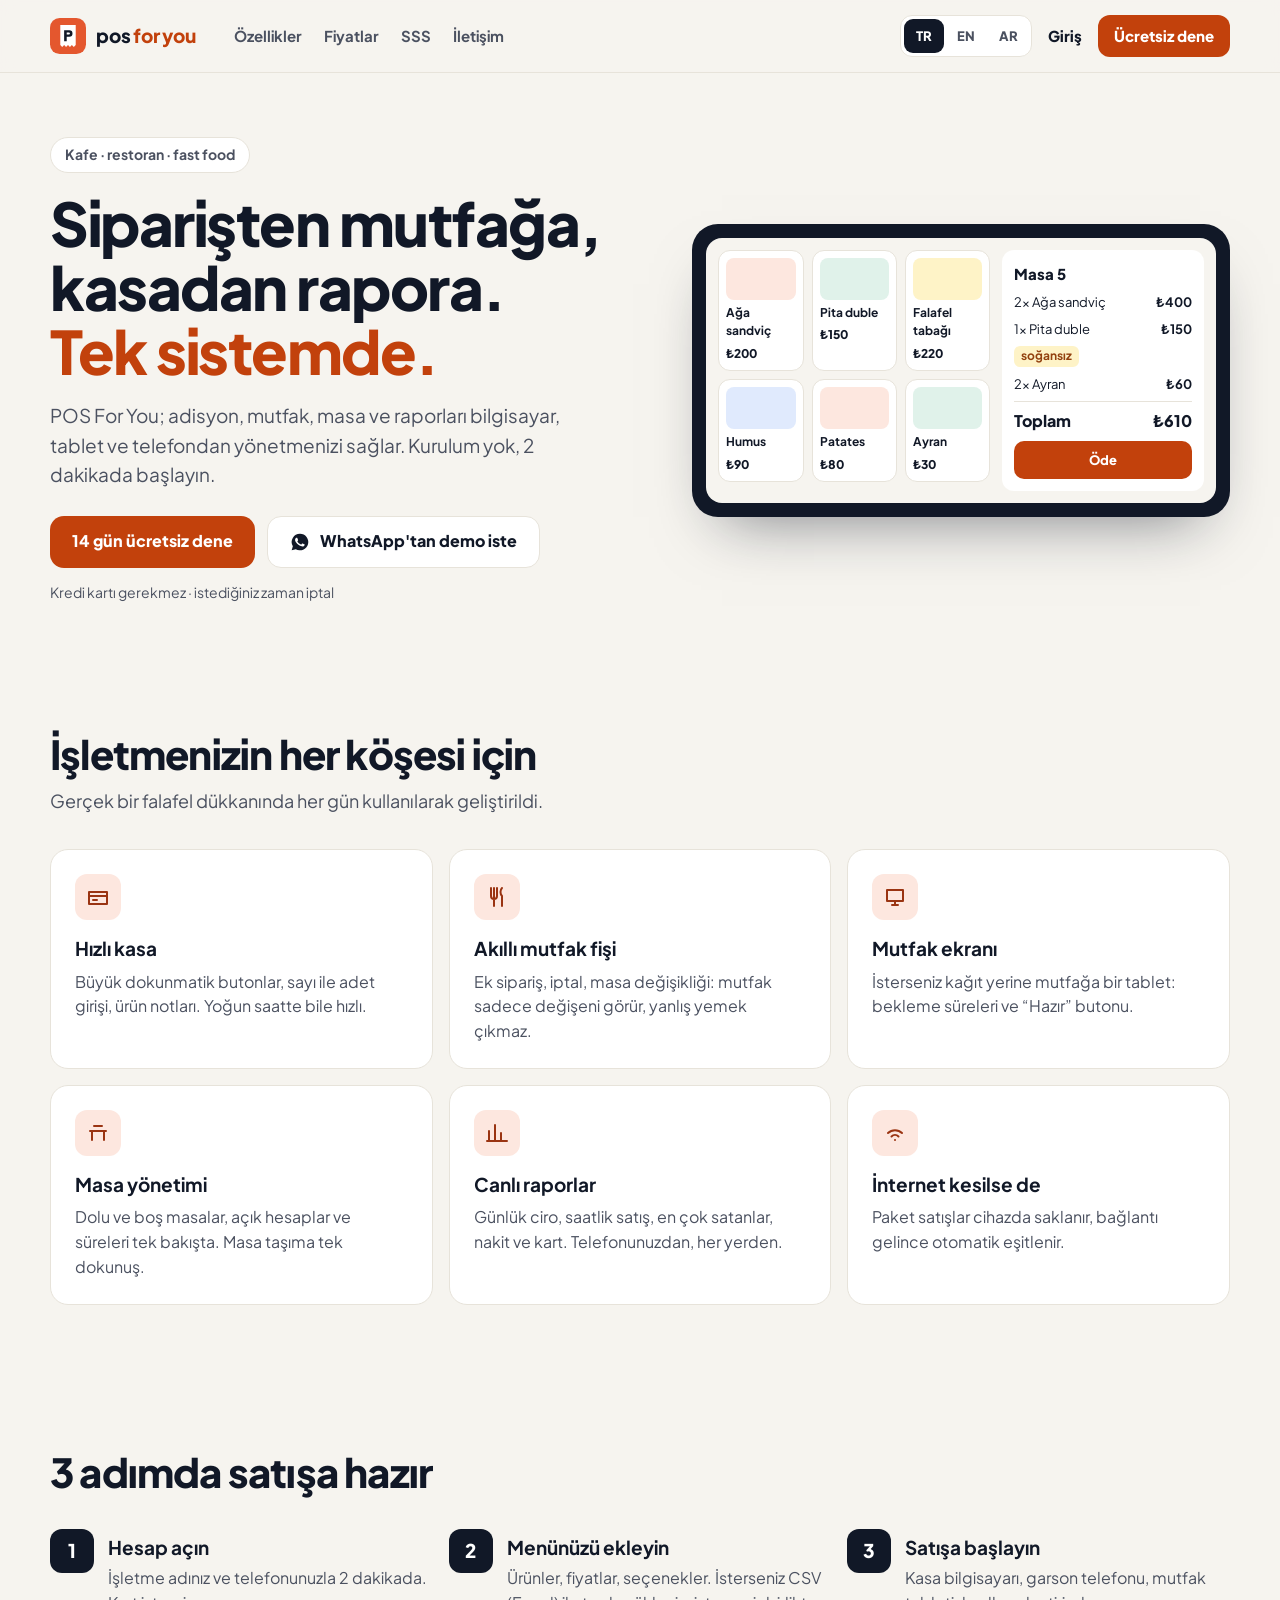
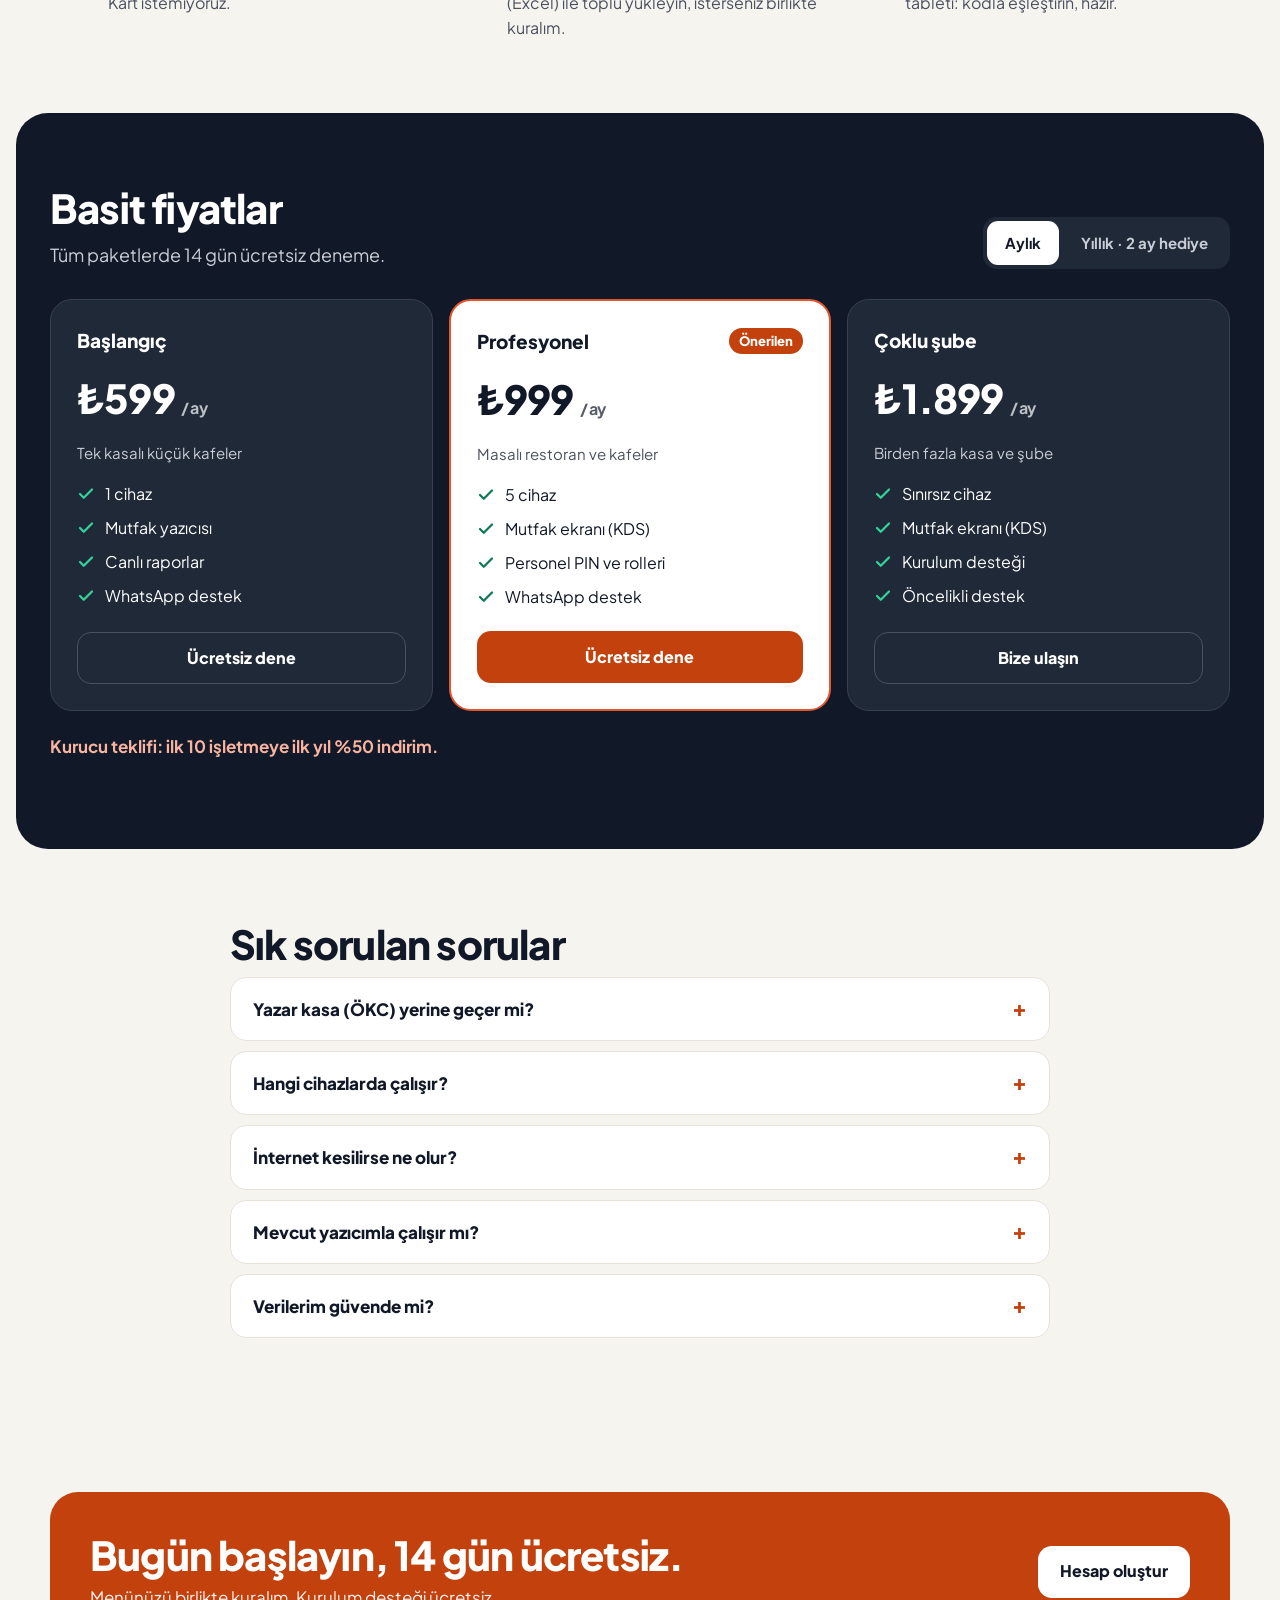
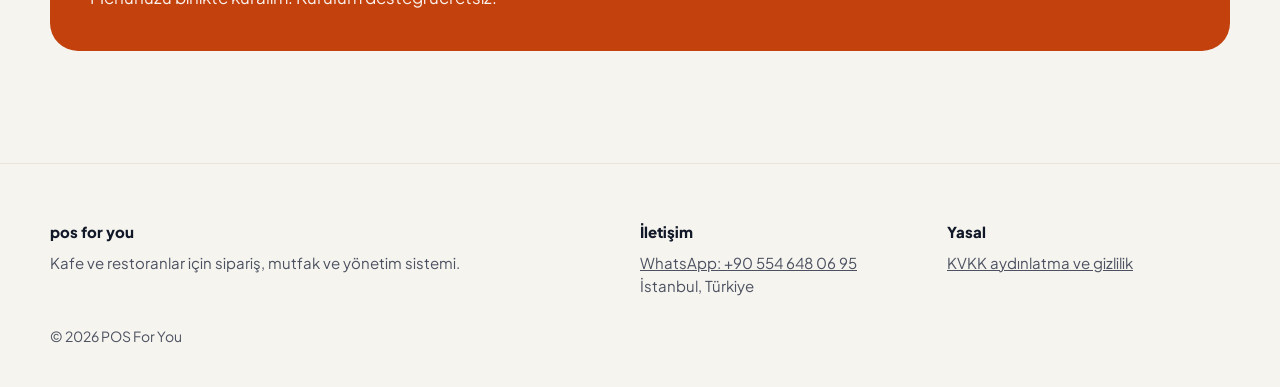
==== index.html @ 90497560 "POS For You website (TR / EN / AR)" ====
<!doctype html>
<html lang="tr" dir="ltr">
<head>
<meta charset="utf-8">
<meta name="viewport" content="width=device-width, initial-scale=1">
<title>POS For You · Kafe ve restoranlar için kasa, mutfak ve rapor sistemi</title>
<meta name="description" content="Adisyon, mutfak fişi, masa ve canlı raporlar tek sistemde. Bilgisayar, tablet ve telefondan. 14 gün ücretsiz deneyin.">
<meta name="theme-color" content="#111827">
<link rel="canonical" href="https://posforyou.me/">
<link rel="alternate" hreflang="tr" href="https://posforyou.me/"><link rel="alternate" hreflang="en" href="https://posforyou.me/en/"><link rel="alternate" hreflang="ar" href="https://posforyou.me/ar/">
<meta property="og:title" content="POS For You · Kafe ve restoranlar için kasa, mutfak ve rapor sistemi">
<meta property="og:description" content="Adisyon, mutfak fişi, masa ve canlı raporlar tek sistemde. Bilgisayar, tablet ve telefondan. 14 gün ücretsiz deneyin.">
<meta property="og:url" content="https://posforyou.me/">
<meta property="og:type" content="website">
<link rel="icon" href="favicon.svg" type="image/svg+xml">
<link rel="apple-touch-icon" href="apple-touch-icon.png">
<link rel="preconnect" href="https://fonts.googleapis.com">
<link rel="preconnect" href="https://fonts.gstatic.com" crossorigin>
<link href="https://fonts.googleapis.com/css2?family=Plus+Jakarta+Sans:wght@500;600;700;800&family=IBM+Plex+Sans+Arabic:wght@500;600;700&display=swap" rel="stylesheet">
<link rel="stylesheet" href="style.css">
</head>
<body>
<a class="skip" href="#main">Skip</a>
<header class="site"><div class="wrap">
  <a class="brand" href="" aria-label="POS For You"><svg width="36" height="36" viewBox="0 0 112 112" aria-hidden="true"><rect width="112" height="112" rx="30" fill="#E4572E"/><path d="M32 22 H80 V84 L74 90 L68 84 L62 90 L56 84 L50 90 L44 84 L38 90 L32 84 Z" fill="#FFFFFF"/><path d="M44 38 H60 a10 10 0 0 1 0 20 H52 V72 H44 Z M52 45 V51 H59 a3 3 0 0 0 0 -6 Z" fill="#111827" fill-rule="evenodd"/></svg><span>pos <span class="for">for you</span></span></a>
  <nav class="main" aria-label="Site"><a href="#ozellikler">Özellikler</a><a href="#fiyatlar">Fiyatlar</a><a href="#sss">SSS</a><a href="#iletisim">İletişim</a></nav>
  <div class="head-actions">
    <nav class="langs" aria-label="Language"><a href="" lang="tr" hreflang="tr" aria-current="page">TR</a><a href="en/" lang="en" hreflang="en">EN</a><a href="ar/" lang="ar" hreflang="ar">AR</a></nav>
    <a class="login" href="https://app.posforyou.me/login">Giriş</a>
    <a class="btn btn-primary btn-sm" href="https://app.posforyou.me/signup">Ücretsiz dene</a>
  </div>
</div></header>
<main id="main">
<section class="hero"><div class="wrap">
  <div>
    <span class="eyebrow">Kafe · restoran · fast food</span>
    <h1>Siparişten mutfağa,<br>kasadan rapora.<br><span class="accent">Tek sistemde.</span></h1>
    <p class="lead">POS For You; adisyon, mutfak, masa ve raporları bilgisayar, tablet ve telefondan yönetmenizi sağlar. Kurulum yok, 2 dakikada başlayın.</p>
    <div class="cta-row">
      <a class="btn btn-primary" href="https://app.posforyou.me/signup">14 gün ücretsiz dene</a>
      <a class="btn btn-ghost" href="https://wa.me/905546480695"><svg width="20" height="20" viewBox="0 0 24 24" fill="currentColor" aria-hidden="true"><path d="M12 2a10 10 0 0 0-8.6 15.1L2 22l5-1.3A10 10 0 1 0 12 2zm5.2 14.1c-.2.6-1.3 1.2-1.8 1.2-.5.1-1 .2-3.4-.7-2.8-1.1-4.6-4-4.8-4.2-.1-.2-1.1-1.5-1.1-2.8s.7-2 1-2.3c.2-.3.5-.3.7-.3h.5c.2 0 .4 0 .6.5l.8 2c.1.2.1.4 0 .5l-.3.5-.4.4c-.1.1-.3.3-.1.6.2.3.8 1.3 1.7 2.1 1.2 1 2.1 1.3 2.4 1.5.3.1.5.1.6-.1l.9-1.1c.2-.3.4-.2.6-.1l1.9.9c.3.1.5.2.5.3.1.1.1.7-.1 1.2z"/></svg>WhatsApp&#x27;tan demo iste</a>
    </div>
    <span class="note">Kredi kartı gerekmez · istediğiniz zaman iptal</span>
  </div>
  <div class="mock" role="img" aria-label="POS For You"><div class="mock-inner">
    <div class="mock-grid"><div class="tile"><i style="background:#FDE7DF"></i>Ağa sandviç<b>₺200</b></div><div class="tile"><i style="background:#E0F2EA"></i>Pita duble<b>₺150</b></div><div class="tile"><i style="background:#FEF3C7"></i>Falafel tabağı<b>₺220</b></div><div class="tile"><i style="background:#E0EAFD"></i>Humus<b>₺90</b></div><div class="tile"><i style="background:#FDE7DF"></i>Patates<b>₺80</b></div><div class="tile"><i style="background:#E0F2EA"></i>Ayran<b>₺30</b></div></div>
    <div class="ticket"><span class="t">Masa 5</span><div class="row"><span>2× Ağa sandviç</span><b>₺400</b></div><div class="row"><span>1× Pita duble</span><b>₺150</b></div><span class="chip">soğansız</span>
      <div class="row"><span>2× Ayran</span><b>₺60</b></div>
      <div class="row sum"><span>Toplam</span><span>₺610</span></div><div class="pay">Öde</div></div>
  </div></div>
</div></section>

<section id="ozellikler"><div class="wrap">
  <div class="sec-head"><h2>İşletmenizin her köşesi için</h2><p>Gerçek bir falafel dükkanında her gün kullanılarak geliştirildi.</p></div>
  <div class="features"><div class="card"><span class="ico"><svg width="24" height="24" viewBox="0 0 24 24" fill="none" stroke="currentColor" stroke-width="2" stroke-linecap="round" stroke-linejoin="round" aria-hidden="true"><path d="M3 7h18v12H3zM3 11h18M7 15h4"/></svg></span><h3>Hızlı kasa</h3><p>Büyük dokunmatik butonlar, sayı ile adet girişi, ürün notları. Yoğun saatte bile hızlı.</p></div><div class="card"><span class="ico"><svg width="24" height="24" viewBox="0 0 24 24" fill="none" stroke="currentColor" stroke-width="2" stroke-linecap="round" stroke-linejoin="round" aria-hidden="true"><path d="M6 3v8a3 3 0 0 0 6 0V3M9 3v18M17 3c-2 2-2 6 0 8v10"/></svg></span><h3>Akıllı mutfak fişi</h3><p>Ek sipariş, iptal, masa değişikliği: mutfak sadece değişeni görür, yanlış yemek çıkmaz.</p></div><div class="card"><span class="ico"><svg width="24" height="24" viewBox="0 0 24 24" fill="none" stroke="currentColor" stroke-width="2" stroke-linecap="round" stroke-linejoin="round" aria-hidden="true"><path d="M4 5h16v11H4zM9 20h6M12 16v4"/></svg></span><h3>Mutfak ekranı</h3><p>İsterseniz kağıt yerine mutfağa bir tablet: bekleme süreleri ve “Hazır” butonu.</p></div><div class="card"><span class="ico"><svg width="24" height="24" viewBox="0 0 24 24" fill="none" stroke="currentColor" stroke-width="2" stroke-linecap="round" stroke-linejoin="round" aria-hidden="true"><path d="M4 10h16M6 10v9M18 10v9M8 5h8"/></svg></span><h3>Masa yönetimi</h3><p>Dolu ve boş masalar, açık hesaplar ve süreleri tek bakışta. Masa taşıma tek dokunuş.</p></div><div class="card"><span class="ico"><svg width="24" height="24" viewBox="0 0 24 24" fill="none" stroke="currentColor" stroke-width="2" stroke-linecap="round" stroke-linejoin="round" aria-hidden="true"><path d="M4 20V10M10 20V4M16 20v-8M22 20H2"/></svg></span><h3>Canlı raporlar</h3><p>Günlük ciro, saatlik satış, en çok satanlar, nakit ve kart. Telefonunuzdan, her yerden.</p></div><div class="card"><span class="ico"><svg width="24" height="24" viewBox="0 0 24 24" fill="none" stroke="currentColor" stroke-width="2" stroke-linecap="round" stroke-linejoin="round" aria-hidden="true"><path d="M5 12a10 10 0 0 1 14 0M8.5 15.5a5 5 0 0 1 7 0M12 19h.01"/></svg></span><h3>İnternet kesilse de</h3><p>Paket satışlar cihazda saklanır, bağlantı gelince otomatik eşitlenir.</p></div></div>
</div></section>

<section><div class="wrap">
  <div class="sec-head"><h2>3 adımda satışa hazır</h2></div>
  <div class="steps"><div class="step"><span class="n">1</span><div><h3>Hesap açın</h3><p>İşletme adınız ve telefonunuzla 2 dakikada. Kart istemiyoruz.</p></div></div><div class="step"><span class="n">2</span><div><h3>Menünüzü ekleyin</h3><p>Ürünler, fiyatlar, seçenekler. İsterseniz CSV (Excel) ile toplu yükleyin, isterseniz birlikte kuralım.</p></div></div><div class="step"><span class="n">3</span><div><h3>Satışa başlayın</h3><p>Kasa bilgisayarı, garson telefonu, mutfak tableti: kodla eşleştirin, hazır.</p></div></div></div>
</div></section>

<section class="pricing" id="fiyatlar"><div class="wrap">
  <div class="pricing-top">
    <div class="sec-head" style="margin:0"><h2>Basit fiyatlar</h2><p>Tüm paketlerde 14 gün ücretsiz deneme.</p></div>
    <div class="toggle" role="group" aria-label="Basit fiyatlar">
      <button type="button" data-period="m" aria-pressed="true">Aylık</button>
      <button type="button" data-period="y" aria-pressed="false">Yıllık · 2 ay hediye</button>
    </div>
  </div>
  <div class="plans"><div class="plan"><div class="top"><span>Başlangıç</span></div><div class="price" dir="ltr"><span data-m="₺599" data-y="₺5.990">₺599</span> <small data-m="/ ay" data-y="/ yıl">/ ay</small></div><span class="for">Tek kasalı küçük kafeler</span><ul><li><svg width="18" height="18" viewBox="0 0 24 24" fill="none" stroke="currentColor" stroke-width="3" stroke-linecap="round" stroke-linejoin="round" aria-hidden="true"><path d="M20 6 9 17l-5-5"/></svg><span>1 cihaz</span></li><li><svg width="18" height="18" viewBox="0 0 24 24" fill="none" stroke="currentColor" stroke-width="3" stroke-linecap="round" stroke-linejoin="round" aria-hidden="true"><path d="M20 6 9 17l-5-5"/></svg><span>Mutfak yazıcısı</span></li><li><svg width="18" height="18" viewBox="0 0 24 24" fill="none" stroke="currentColor" stroke-width="3" stroke-linecap="round" stroke-linejoin="round" aria-hidden="true"><path d="M20 6 9 17l-5-5"/></svg><span>Canlı raporlar</span></li><li><svg width="18" height="18" viewBox="0 0 24 24" fill="none" stroke="currentColor" stroke-width="3" stroke-linecap="round" stroke-linejoin="round" aria-hidden="true"><path d="M20 6 9 17l-5-5"/></svg><span>WhatsApp destek</span></li></ul><a class="btn btn-line" href="https://app.posforyou.me/signup">Ücretsiz dene</a></div><div class="plan pop"><div class="top"><span>Profesyonel</span><span class="badge">Önerilen</span></div><div class="price" dir="ltr"><span data-m="₺999" data-y="₺9.990">₺999</span> <small data-m="/ ay" data-y="/ yıl">/ ay</small></div><span class="for">Masalı restoran ve kafeler</span><ul><li><svg width="18" height="18" viewBox="0 0 24 24" fill="none" stroke="currentColor" stroke-width="3" stroke-linecap="round" stroke-linejoin="round" aria-hidden="true"><path d="M20 6 9 17l-5-5"/></svg><span>5 cihaz</span></li><li><svg width="18" height="18" viewBox="0 0 24 24" fill="none" stroke="currentColor" stroke-width="3" stroke-linecap="round" stroke-linejoin="round" aria-hidden="true"><path d="M20 6 9 17l-5-5"/></svg><span>Mutfak ekranı (KDS)</span></li><li><svg width="18" height="18" viewBox="0 0 24 24" fill="none" stroke="currentColor" stroke-width="3" stroke-linecap="round" stroke-linejoin="round" aria-hidden="true"><path d="M20 6 9 17l-5-5"/></svg><span>Personel PIN ve rolleri</span></li><li><svg width="18" height="18" viewBox="0 0 24 24" fill="none" stroke="currentColor" stroke-width="3" stroke-linecap="round" stroke-linejoin="round" aria-hidden="true"><path d="M20 6 9 17l-5-5"/></svg><span>WhatsApp destek</span></li></ul><a class="btn btn-primary" href="https://app.posforyou.me/signup">Ücretsiz dene</a></div><div class="plan"><div class="top"><span>Çoklu şube</span></div><div class="price" dir="ltr"><span data-m="₺1.899" data-y="₺18.990">₺1.899</span> <small data-m="/ ay" data-y="/ yıl">/ ay</small></div><span class="for">Birden fazla kasa ve şube</span><ul><li><svg width="18" height="18" viewBox="0 0 24 24" fill="none" stroke="currentColor" stroke-width="3" stroke-linecap="round" stroke-linejoin="round" aria-hidden="true"><path d="M20 6 9 17l-5-5"/></svg><span>Sınırsız cihaz</span></li><li><svg width="18" height="18" viewBox="0 0 24 24" fill="none" stroke="currentColor" stroke-width="3" stroke-linecap="round" stroke-linejoin="round" aria-hidden="true"><path d="M20 6 9 17l-5-5"/></svg><span>Mutfak ekranı (KDS)</span></li><li><svg width="18" height="18" viewBox="0 0 24 24" fill="none" stroke="currentColor" stroke-width="3" stroke-linecap="round" stroke-linejoin="round" aria-hidden="true"><path d="M20 6 9 17l-5-5"/></svg><span>Kurulum desteği</span></li><li><svg width="18" height="18" viewBox="0 0 24 24" fill="none" stroke="currentColor" stroke-width="3" stroke-linecap="round" stroke-linejoin="round" aria-hidden="true"><path d="M20 6 9 17l-5-5"/></svg><span>Öncelikli destek</span></li></ul><a class="btn btn-line" href="https://wa.me/905546480695">Bize ulaşın</a></div></div>
  <p class="founding">Kurucu teklifi: ilk 10 işletmeye ilk yıl %50 indirim.</p>
</div></section>

<section id="sss"><div class="wrap faq">
  <h2>Sık sorulan sorular</h2>
  <details><summary>Yazar kasa (ÖKC) yerine geçer mi?</summary><p>Hayır. POS For You sipariş, mutfak ve yönetim sistemidir. Yasal fiş için mevcut yazar kasanızla (ÖKC) birlikte kullanılır.</p></details><details><summary>Hangi cihazlarda çalışır?</summary><p>Windows bilgisayar, tablet ve telefon. Tarayıcıdan veya Windows uygulamasından açılır.</p></details><details><summary>İnternet kesilirse ne olur?</summary><p>Paket satışa devam edersiniz: satışlar cihazda saklanır ve bağlantı gelince otomatik gönderilir. Masa siparişlerinin mutfağa iletilmesi bağlantı gerektirir.</p></details><details><summary>Mevcut yazıcımla çalışır mı?</summary><p>58 ve 80 mm termal fiş yazıcılarının çoğuyla çalışır. Satın almadan önce deneme süresinde test edin.</p></details><details><summary>Verilerim güvende mi?</summary><p>Veriler şifreli bağlantıyla taşınır, her işletme yalnızca kendi verisini görür. Abonelik bitse bile verileriniz silinmez.</p></details>
</div></section>

<section><div class="wrap"><div class="final">
  <div><h2>Bugün başlayın, 14 gün ücretsiz.</h2><span>Menünüzü birlikte kuralım. Kurulum desteği ücretsiz.</span></div>
  <a class="btn" href="https://app.posforyou.me/signup">Hesap oluştur</a>
</div></div></section>
</main>
<footer class="site" id="iletisim"><div class="wrap">
  <div class="cols">
    <div><span class="ttl">pos for you</span>Kafe ve restoranlar için sipariş, mutfak ve yönetim sistemi.</div>
    <div><span class="ttl">İletişim</span><a href="https://wa.me/905546480695" dir="ltr">WhatsApp: ⁦+90 554 648 06 95⁩</a><br>İstanbul, Türkiye</div>
    <div><span class="ttl">Yasal</span><a href="gizlilik.html">KVKK aydınlatma ve gizlilik</a></div>
  </div>
  <div class="copy">© 2026 POS For You</div>
</div></footer>
<script>
document.querySelectorAll('.toggle button').forEach(function (b) {
  b.addEventListener('click', function () {
    var p = b.getAttribute('data-period');
    document.querySelectorAll('.toggle button').forEach(function (x) { x.setAttribute('aria-pressed', String(x === b)); });
    document.querySelectorAll('[data-m]').forEach(function (el) { el.textContent = el.getAttribute('data-' + p); });
  });
});
</script>
</body>
</html>
---- style.css ----
/* POS For You website. Brand: Paprika #E4572E (text/buttons use the AA shade #C2410C / #B8401D), Ink #111827,
   Bone #F6F4EF, Mint #0E9F6E. Logical properties everywhere so Arabic (RTL) mirrors correctly. */
:root {
  --paprika: #E4572E;
  --paprika-strong: #C2410C;
  --paprika-dark: #9A3412;
  --ink: #111827;
  --ink-2: #1F2937;
  --bone: #F6F4EF;
  --line: #E7E3DA;
  --slate: #4B5160;
  --mint: #0B7A55;
  --radius: 18px;
  --font: "Plus Jakarta Sans", "IBM Plex Sans Arabic", system-ui, -apple-system, "Segoe UI", sans-serif;
}
* { box-sizing: border-box; }
html { scroll-behavior: smooth; }
body { margin: 0; background: var(--bone); color: var(--ink); font-family: var(--font); font-size: 17px; line-height: 1.55; -webkit-font-smoothing: antialiased; }
img, svg { display: block; }
a { color: var(--paprika-strong); }
a:hover { color: var(--paprika-dark); }
:focus-visible { outline: 3px solid var(--paprika); outline-offset: 3px; border-radius: 8px; }
.wrap { width: min(1180px, 100% - 32px); margin-inline: auto; }
.skip { position: absolute; inset-inline-start: -999px; }
.skip:focus { inset-inline-start: 16px; top: 12px; z-index: 10; background: #fff; padding: 8px 12px; }

/* Buttons */
.btn { display: inline-flex; align-items: center; justify-content: center; gap: 10px; min-height: 52px; padding: 0 22px; border-radius: 14px; font-weight: 800; font-size: 16px; text-decoration: none; border: 0; cursor: pointer; font-family: inherit; }
.btn-primary { background: var(--paprika-strong); color: #fff; }
.btn-primary:hover { background: var(--paprika-dark); color: #fff; }
.btn-ghost { background: #fff; color: var(--ink); border: 1px solid var(--line); }
.btn-ghost:hover { color: var(--ink); border-color: var(--ink); }
.btn-dark { background: var(--ink); color: #fff; }
.btn-dark:hover { background: #000; color: #fff; }
.btn-sm { min-height: 42px; padding: 0 16px; font-size: 15px; border-radius: 12px; }

/* Header */
header.site { position: sticky; top: 0; z-index: 5; background: rgba(246, 244, 239, .92); backdrop-filter: blur(8px); border-bottom: 1px solid var(--line); }
header.site .wrap { display: flex; align-items: center; gap: 20px; min-height: 72px; }
.brand { display: flex; align-items: center; gap: 10px; text-decoration: none; color: var(--ink); font-weight: 800; font-size: 19px; letter-spacing: -.01em; }
.brand .for { color: var(--paprika-strong); }
nav.main { display: flex; gap: 22px; margin-inline-start: 18px; }
nav.main a { color: var(--slate); text-decoration: none; font-weight: 700; font-size: 15px; }
nav.main a:hover { color: var(--ink); }
.head-actions { margin-inline-start: auto; display: flex; align-items: center; gap: 10px; }
.langs { display: flex; gap: 2px; background: #fff; border: 1px solid var(--line); border-radius: 12px; padding: 3px; }
.langs a { min-width: 40px; min-height: 34px; display: inline-flex; align-items: center; justify-content: center; border-radius: 9px; font-weight: 800; font-size: 13px; color: var(--slate); text-decoration: none; }
.langs a[aria-current="page"] { background: var(--ink); color: #fff; }
.login { font-weight: 800; text-decoration: none; color: var(--ink); font-size: 15px; padding: 0 6px; }

/* Hero */
.hero { padding: 64px 0 56px; }
.hero .wrap { display: grid; grid-template-columns: 1.05fr .95fr; gap: 48px; align-items: center; }
.eyebrow { display: inline-block; background: #fff; border: 1px solid var(--line); border-radius: 999px; padding: 6px 14px; font-weight: 700; font-size: 14px; color: var(--slate); }
h1 { font-size: clamp(36px, 5.4vw, 60px); line-height: 1.07; letter-spacing: -.025em; margin: 18px 0 18px; font-weight: 800; }
h1 .accent { color: var(--paprika-strong); }
.lead { font-size: 19px; color: var(--slate); max-width: 560px; margin: 0 0 26px; }
.cta-row { display: flex; flex-wrap: wrap; gap: 12px; }
.note { display: block; margin-top: 14px; font-size: 14px; color: var(--slate); }

/* Hero mock (static picture of the till, not a screenshot) */
.mock { background: var(--ink); border-radius: 26px; padding: 14px; box-shadow: 0 30px 60px -30px rgba(17, 24, 39, .55); }
.mock-inner { background: var(--bone); border-radius: 16px; display: grid; grid-template-columns: 1.35fr 1fr; gap: 12px; padding: 12px; }
.mock-grid { display: grid; grid-template-columns: repeat(3, 1fr); gap: 8px; align-content: start; }
.tile { background: #fff; border: 1px solid var(--line); border-radius: 12px; padding: 7px; font-size: 12px; font-weight: 700; display: flex; flex-direction: column; gap: 4px; }
.tile i { display: block; height: 42px; border-radius: 8px; }
.tile b { font-weight: 800; }
.ticket { background: #fff; border-radius: 12px; padding: 12px; font-size: 13px; display: flex; flex-direction: column; gap: 7px; }
.ticket .t { font-weight: 800; font-size: 15px; }
.ticket .row { display: flex; justify-content: space-between; gap: 6px; }
.ticket .chip { align-self: flex-start; background: #FEF3C7; color: #92400E; font-weight: 700; border-radius: 6px; padding: 1px 7px; font-size: 12px; }
.ticket .sum { border-top: 1px solid var(--line); padding-top: 7px; font-weight: 800; font-size: 16px; }
.ticket .pay { background: var(--paprika-strong); color: #fff; text-align: center; border-radius: 10px; padding: 9px; font-weight: 800; }

/* Sections */
section { padding: 72px 0; }
.sec-head { max-width: 640px; margin-bottom: 34px; }
h2 { font-size: clamp(28px, 3.6vw, 40px); line-height: 1.15; letter-spacing: -.02em; margin: 0 0 10px; font-weight: 800; }
.sec-head p { color: var(--slate); margin: 0; font-size: 18px; }
.features { display: grid; grid-template-columns: repeat(3, 1fr); gap: 16px; }
.card { background: #fff; border: 1px solid var(--line); border-radius: var(--radius); padding: 24px; }
.card h3 { margin: 14px 0 6px; font-size: 19px; }
.card p { margin: 0; color: var(--slate); font-size: 16px; }
.ico { width: 46px; height: 46px; border-radius: 12px; background: #FDE7DF; color: var(--paprika-dark); display: flex; align-items: center; justify-content: center; }
.steps { display: grid; grid-template-columns: repeat(3, 1fr); gap: 16px; }
.step { display: flex; gap: 14px; }
.step .n { flex: none; width: 44px; height: 44px; border-radius: 12px; background: var(--ink); color: #fff; font-weight: 800; display: flex; align-items: center; justify-content: center; font-size: 19px; }
.step h3 { margin: 4px 0 4px; font-size: 19px; }
.step p { margin: 0; color: var(--slate); font-size: 16px; }

/* Pricing (dark) */
.pricing { background: var(--ink); color: #fff; border-radius: 32px; margin-inline: 16px; }
.pricing .sec-head p { color: #C9CDD6; }
.pricing-top { display: flex; flex-wrap: wrap; align-items: flex-end; justify-content: space-between; gap: 18px; margin-bottom: 30px; }
.toggle { display: inline-flex; gap: 4px; background: var(--ink-2); border-radius: 14px; padding: 4px; }
.toggle button { min-height: 44px; padding: 0 18px; border: 0; border-radius: 11px; font: 700 15px var(--font); cursor: pointer; background: transparent; color: #C9CDD6; }
.toggle button[aria-pressed="true"] { background: #fff; color: var(--ink); }
.plans { display: grid; grid-template-columns: repeat(3, 1fr); gap: 16px; }
.plan { background: var(--ink-2); border: 1px solid #374151; border-radius: 22px; padding: 26px; display: flex; flex-direction: column; gap: 12px; }
.plan.pop { background: #fff; color: var(--ink); border: 2px solid var(--paprika); }
.plan .top { display: flex; justify-content: space-between; align-items: center; gap: 8px; font-weight: 800; font-size: 19px; }
.badge { background: var(--paprika-strong); color: #fff; border-radius: 999px; padding: 3px 10px; font-size: 13px; font-weight: 800; }
.price { font-size: 40px; font-weight: 800; letter-spacing: -.02em; }
.price small { font-size: 16px; font-weight: 700; opacity: .7; }
.plan .for { color: #C9CDD6; font-size: 15px; }
.plan.pop .for { color: var(--slate); }
.plan ul { list-style: none; padding: 0; margin: 6px 0 10px; display: flex; flex-direction: column; gap: 9px; flex: 1; }
.plan li { display: flex; gap: 10px; align-items: flex-start; font-size: 16px; }
.plan li svg { flex: none; margin-top: 3px; color: #34D399; }
.plan.pop li svg { color: var(--mint); }
.plan .btn-line { border: 1px solid #4B5160; color: #fff; background: transparent; }
.plan .btn-line:hover { border-color: #fff; color: #fff; }
.founding { margin-top: 22px; color: #F8B4A0; font-weight: 700; }

/* FAQ */
.faq { max-width: 820px; }
details { background: #fff; border: 1px solid var(--line); border-radius: 16px; margin-bottom: 10px; }
summary { list-style: none; cursor: pointer; padding: 18px 22px; font-weight: 800; font-size: 17px; display: flex; justify-content: space-between; gap: 12px; }
summary::-webkit-details-marker { display: none; }
summary::after { content: "+"; font-size: 22px; line-height: 1; color: var(--paprika-strong); }
details[open] summary::after { content: "−"; }
details p { margin: 0; padding: 0 22px 20px; color: var(--slate); }

/* Final CTA + footer */
.final { background: var(--paprika-strong); color: #fff; border-radius: 28px; padding: 40px; display: flex; flex-wrap: wrap; align-items: center; justify-content: space-between; gap: 20px; }
.final h2 { margin: 0 0 6px; }
.final span { opacity: .92; }
.final .btn { background: #fff; color: var(--ink); }
footer.site { padding: 56px 0 40px; border-top: 1px solid var(--line); margin-top: 40px; color: var(--slate); font-size: 15px; }
footer.site .cols { display: grid; grid-template-columns: 2fr 1fr 1fr; gap: 24px; }
footer.site .ttl { display: block; font-weight: 800; color: var(--ink); margin-bottom: 8px; }
footer.site a { color: var(--slate); }
footer.site .copy { margin-top: 28px; font-size: 14px; }

/* Privacy page */
.doc { max-width: 760px; padding: 48px 0 24px; }
.doc h1 { font-size: 36px; }
.doc h2 { font-size: 24px; margin-top: 28px; }
.doc p { color: var(--slate); }

/* Phones and tablets */
@media (max-width: 960px) {
  nav.main { display: none; }
  .hero .wrap { grid-template-columns: 1fr; }
  .features, .plans { grid-template-columns: 1fr 1fr; }
  .steps { grid-template-columns: 1fr; }
}
@media (max-width: 640px) {
  body { font-size: 16px; }
  .login, .head-actions .btn { display: none; }
  .hero { padding-top: 36px; }
  .features, .plans { grid-template-columns: 1fr; }
  .mock-inner { grid-template-columns: 1fr; }
  section { padding: 52px 0; }
  .pricing { margin-inline: 8px; border-radius: 24px; }
  .final { padding: 28px; }
  footer.site .cols { grid-template-columns: 1fr; }
}
@media (prefers-reduced-motion: reduce) { html { scroll-behavior: auto; } }
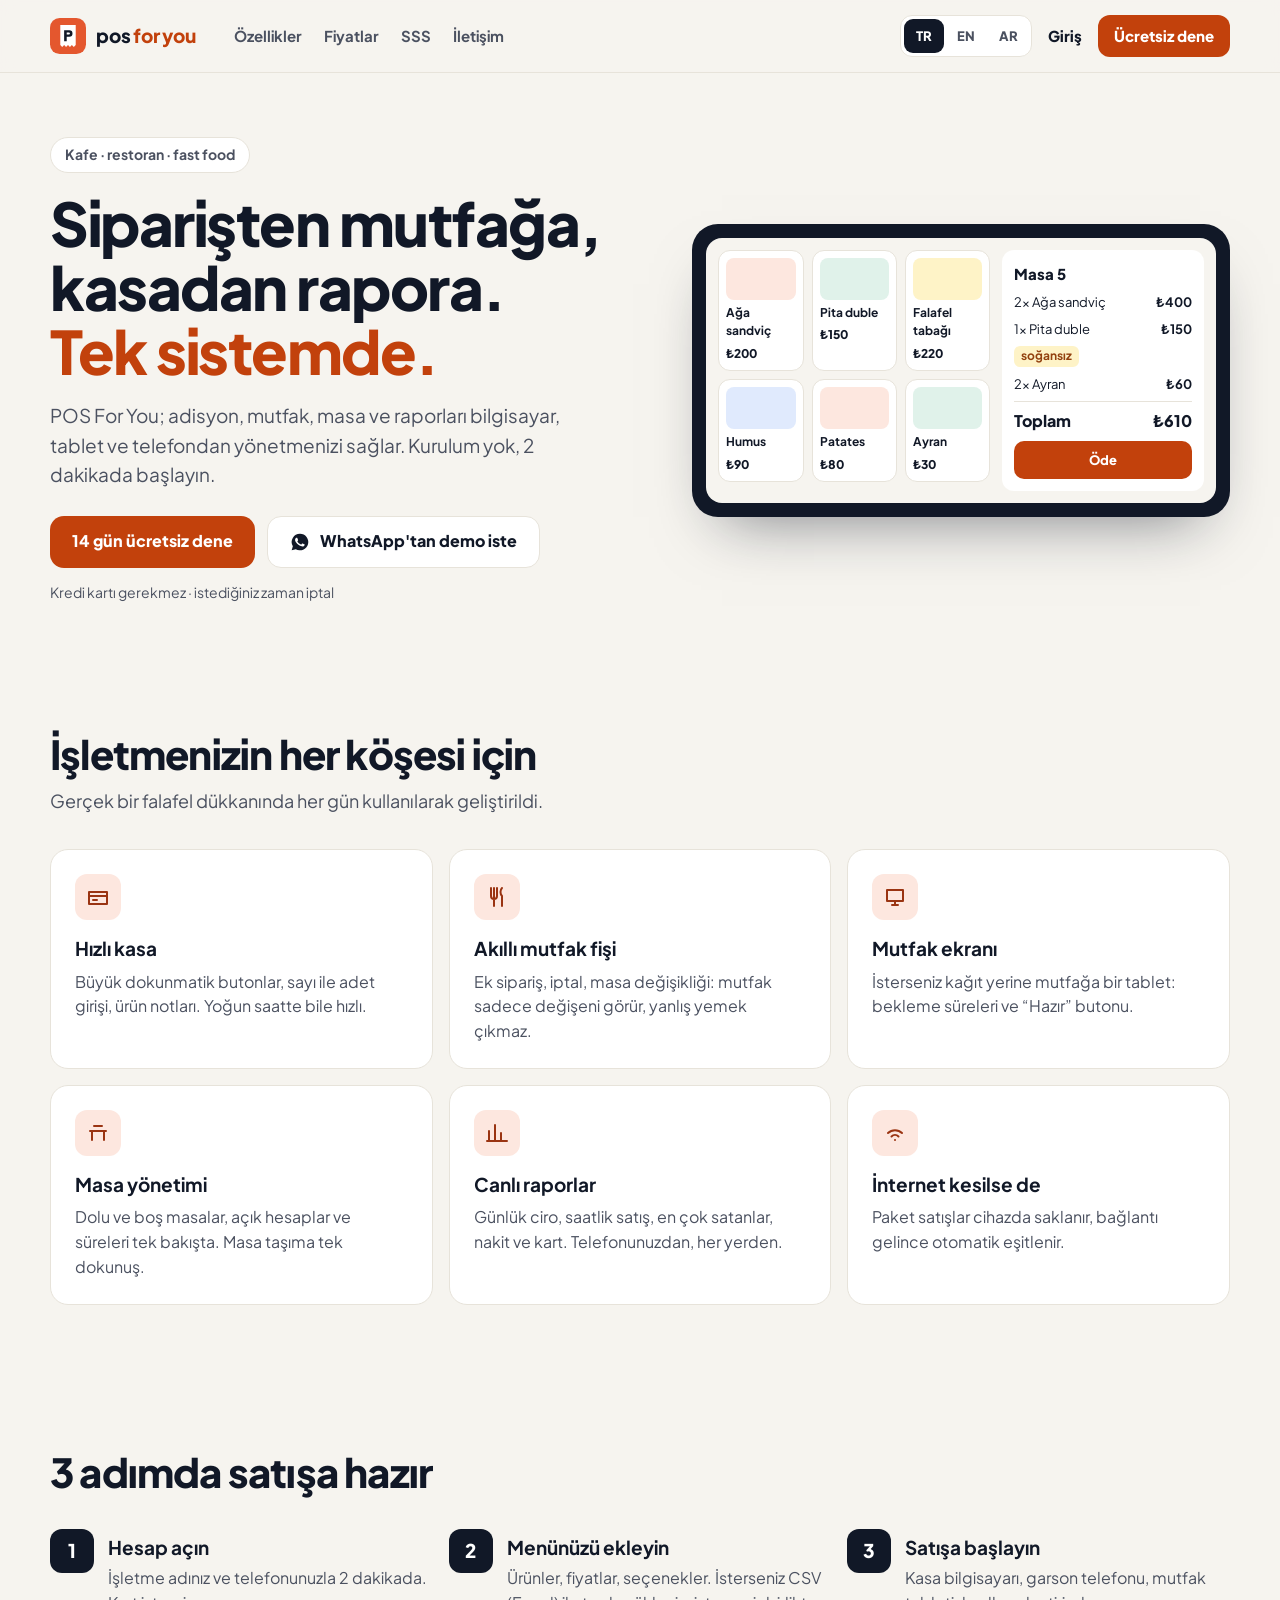
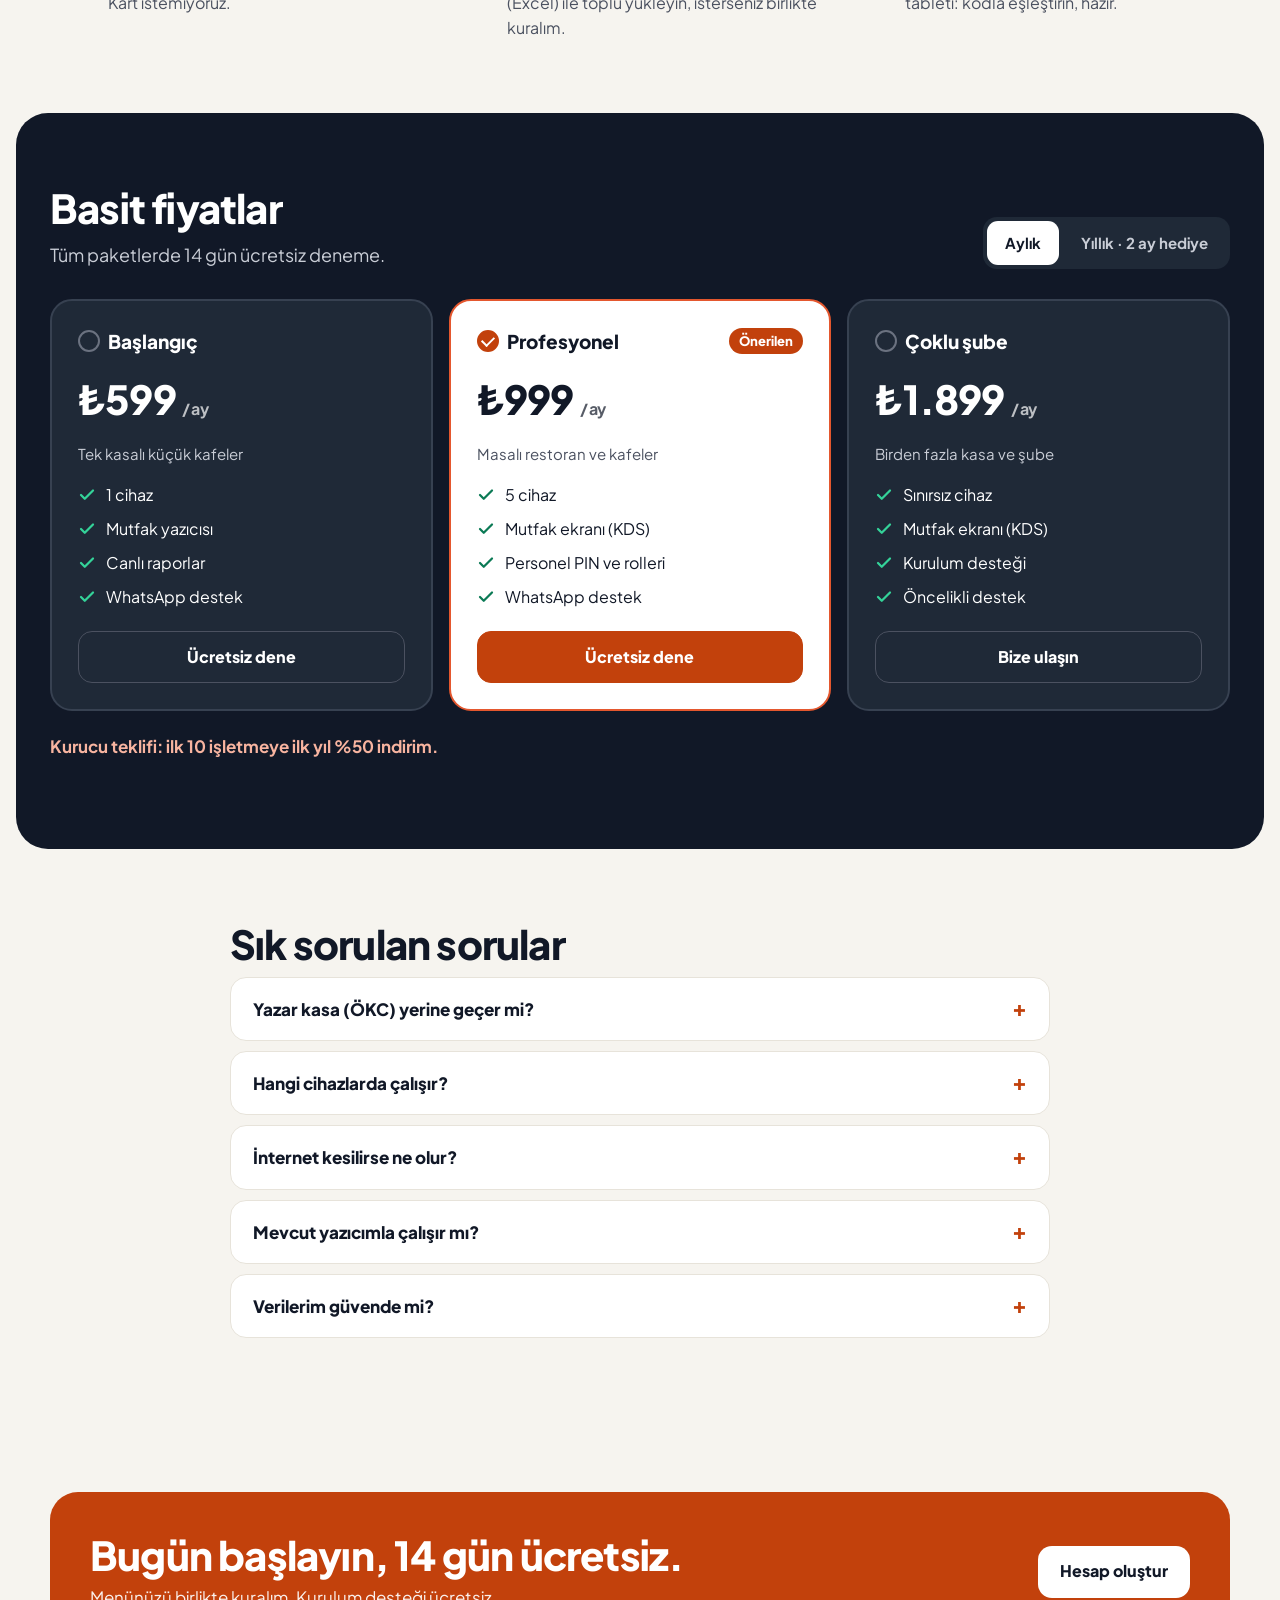
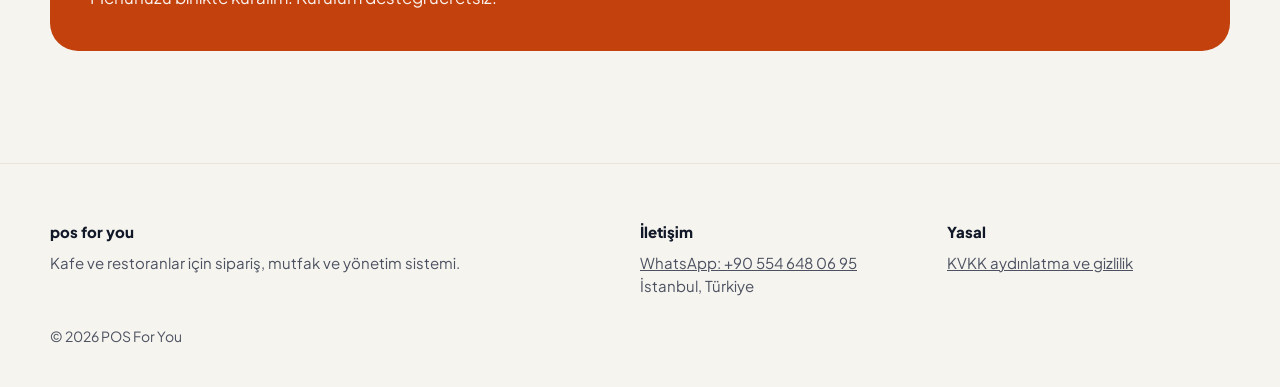
==== commit 07246bd6: "POS For You website (TR / EN / AR)" ====
--- a/index.html
+++ b/index.html
@@ -26,8 +26,8 @@
   <nav class="main" aria-label="Site"><a href="#ozellikler">Özellikler</a><a href="#fiyatlar">Fiyatlar</a><a href="#sss">SSS</a><a href="#iletisim">İletişim</a></nav>
   <div class="head-actions">
     <nav class="langs" aria-label="Language"><a href="" lang="tr" hreflang="tr" aria-current="page">TR</a><a href="en/" lang="en" hreflang="en">EN</a><a href="ar/" lang="ar" hreflang="ar">AR</a></nav>
-    <a class="login" href="https://app.posforyou.me/login">Giriş</a>
-    <a class="btn btn-primary btn-sm" href="https://app.posforyou.me/signup">Ücretsiz dene</a>
+    <a class="login" href="https://app.posforyou.me/login?lang=tr">Giriş</a>
+    <a class="btn btn-primary btn-sm" href="https://app.posforyou.me/signup?lang=tr">Ücretsiz dene</a>
   </div>
 </div></header>
 <main id="main">
@@ -37,7 +37,7 @@
     <h1>Siparişten mutfağa,<br>kasadan rapora.<br><span class="accent">Tek sistemde.</span></h1>
     <p class="lead">POS For You; adisyon, mutfak, masa ve raporları bilgisayar, tablet ve telefondan yönetmenizi sağlar. Kurulum yok, 2 dakikada başlayın.</p>
     <div class="cta-row">
-      <a class="btn btn-primary" href="https://app.posforyou.me/signup">14 gün ücretsiz dene</a>
+      <a class="btn btn-primary" href="https://app.posforyou.me/signup?lang=tr">14 gün ücretsiz dene</a>
       <a class="btn btn-ghost" href="https://wa.me/905546480695"><svg width="20" height="20" viewBox="0 0 24 24" fill="currentColor" aria-hidden="true"><path d="M12 2a10 10 0 0 0-8.6 15.1L2 22l5-1.3A10 10 0 1 0 12 2zm5.2 14.1c-.2.6-1.3 1.2-1.8 1.2-.5.1-1 .2-3.4-.7-2.8-1.1-4.6-4-4.8-4.2-.1-.2-1.1-1.5-1.1-2.8s.7-2 1-2.3c.2-.3.5-.3.7-.3h.5c.2 0 .4 0 .6.5l.8 2c.1.2.1.4 0 .5l-.3.5-.4.4c-.1.1-.3.3-.1.6.2.3.8 1.3 1.7 2.1 1.2 1 2.1 1.3 2.4 1.5.3.1.5.1.6-.1l.9-1.1c.2-.3.4-.2.6-.1l1.9.9c.3.1.5.2.5.3.1.1.1.7-.1 1.2z"/></svg>WhatsApp&#x27;tan demo iste</a>
     </div>
     <span class="note">Kredi kartı gerekmez · istediğiniz zaman iptal</span>
@@ -68,7 +68,7 @@
       <button type="button" data-period="y" aria-pressed="false">Yıllık · 2 ay hediye</button>
     </div>
   </div>
-  <div class="plans"><div class="plan"><div class="top"><span>Başlangıç</span></div><div class="price" dir="ltr"><span data-m="₺599" data-y="₺5.990">₺599</span> <small data-m="/ ay" data-y="/ yıl">/ ay</small></div><span class="for">Tek kasalı küçük kafeler</span><ul><li><svg width="18" height="18" viewBox="0 0 24 24" fill="none" stroke="currentColor" stroke-width="3" stroke-linecap="round" stroke-linejoin="round" aria-hidden="true"><path d="M20 6 9 17l-5-5"/></svg><span>1 cihaz</span></li><li><svg width="18" height="18" viewBox="0 0 24 24" fill="none" stroke="currentColor" stroke-width="3" stroke-linecap="round" stroke-linejoin="round" aria-hidden="true"><path d="M20 6 9 17l-5-5"/></svg><span>Mutfak yazıcısı</span></li><li><svg width="18" height="18" viewBox="0 0 24 24" fill="none" stroke="currentColor" stroke-width="3" stroke-linecap="round" stroke-linejoin="round" aria-hidden="true"><path d="M20 6 9 17l-5-5"/></svg><span>Canlı raporlar</span></li><li><svg width="18" height="18" viewBox="0 0 24 24" fill="none" stroke="currentColor" stroke-width="3" stroke-linecap="round" stroke-linejoin="round" aria-hidden="true"><path d="M20 6 9 17l-5-5"/></svg><span>WhatsApp destek</span></li></ul><a class="btn btn-line" href="https://app.posforyou.me/signup">Ücretsiz dene</a></div><div class="plan pop"><div class="top"><span>Profesyonel</span><span class="badge">Önerilen</span></div><div class="price" dir="ltr"><span data-m="₺999" data-y="₺9.990">₺999</span> <small data-m="/ ay" data-y="/ yıl">/ ay</small></div><span class="for">Masalı restoran ve kafeler</span><ul><li><svg width="18" height="18" viewBox="0 0 24 24" fill="none" stroke="currentColor" stroke-width="3" stroke-linecap="round" stroke-linejoin="round" aria-hidden="true"><path d="M20 6 9 17l-5-5"/></svg><span>5 cihaz</span></li><li><svg width="18" height="18" viewBox="0 0 24 24" fill="none" stroke="currentColor" stroke-width="3" stroke-linecap="round" stroke-linejoin="round" aria-hidden="true"><path d="M20 6 9 17l-5-5"/></svg><span>Mutfak ekranı (KDS)</span></li><li><svg width="18" height="18" viewBox="0 0 24 24" fill="none" stroke="currentColor" stroke-width="3" stroke-linecap="round" stroke-linejoin="round" aria-hidden="true"><path d="M20 6 9 17l-5-5"/></svg><span>Personel PIN ve rolleri</span></li><li><svg width="18" height="18" viewBox="0 0 24 24" fill="none" stroke="currentColor" stroke-width="3" stroke-linecap="round" stroke-linejoin="round" aria-hidden="true"><path d="M20 6 9 17l-5-5"/></svg><span>WhatsApp destek</span></li></ul><a class="btn btn-primary" href="https://app.posforyou.me/signup">Ücretsiz dene</a></div><div class="plan"><div class="top"><span>Çoklu şube</span></div><div class="price" dir="ltr"><span data-m="₺1.899" data-y="₺18.990">₺1.899</span> <small data-m="/ ay" data-y="/ yıl">/ ay</small></div><span class="for">Birden fazla kasa ve şube</span><ul><li><svg width="18" height="18" viewBox="0 0 24 24" fill="none" stroke="currentColor" stroke-width="3" stroke-linecap="round" stroke-linejoin="round" aria-hidden="true"><path d="M20 6 9 17l-5-5"/></svg><span>Sınırsız cihaz</span></li><li><svg width="18" height="18" viewBox="0 0 24 24" fill="none" stroke="currentColor" stroke-width="3" stroke-linecap="round" stroke-linejoin="round" aria-hidden="true"><path d="M20 6 9 17l-5-5"/></svg><span>Mutfak ekranı (KDS)</span></li><li><svg width="18" height="18" viewBox="0 0 24 24" fill="none" stroke="currentColor" stroke-width="3" stroke-linecap="round" stroke-linejoin="round" aria-hidden="true"><path d="M20 6 9 17l-5-5"/></svg><span>Kurulum desteği</span></li><li><svg width="18" height="18" viewBox="0 0 24 24" fill="none" stroke="currentColor" stroke-width="3" stroke-linecap="round" stroke-linejoin="round" aria-hidden="true"><path d="M20 6 9 17l-5-5"/></svg><span>Öncelikli destek</span></li></ul><a class="btn btn-line" href="https://wa.me/905546480695">Bize ulaşın</a></div></div>
+  <div class="plans" role="radiogroup" aria-label="Basit fiyatlar"><div class="plan" role="radio" tabindex="0" aria-checked="false" data-plan="starter"><div class="top"><span class="pick" aria-hidden="true"></span><span class="name">Başlangıç</span></div><div class="price" dir="ltr"><span data-m="₺599" data-y="₺5.990">₺599</span> <small data-m="/ ay" data-y="/ yıl">/ ay</small></div><span class="for">Tek kasalı küçük kafeler</span><ul><li><svg width="18" height="18" viewBox="0 0 24 24" fill="none" stroke="currentColor" stroke-width="3" stroke-linecap="round" stroke-linejoin="round" aria-hidden="true"><path d="M20 6 9 17l-5-5"/></svg><span>1 cihaz</span></li><li><svg width="18" height="18" viewBox="0 0 24 24" fill="none" stroke="currentColor" stroke-width="3" stroke-linecap="round" stroke-linejoin="round" aria-hidden="true"><path d="M20 6 9 17l-5-5"/></svg><span>Mutfak yazıcısı</span></li><li><svg width="18" height="18" viewBox="0 0 24 24" fill="none" stroke="currentColor" stroke-width="3" stroke-linecap="round" stroke-linejoin="round" aria-hidden="true"><path d="M20 6 9 17l-5-5"/></svg><span>Canlı raporlar</span></li><li><svg width="18" height="18" viewBox="0 0 24 24" fill="none" stroke="currentColor" stroke-width="3" stroke-linecap="round" stroke-linejoin="round" aria-hidden="true"><path d="M20 6 9 17l-5-5"/></svg><span>WhatsApp destek</span></li></ul><a class="btn plan-cta" href="https://app.posforyou.me/signup?lang=tr&plan=starter">Ücretsiz dene</a></div><div class="plan selected" role="radio" tabindex="0" aria-checked="true" data-plan="pro"><div class="top"><span class="pick" aria-hidden="true"></span><span class="name">Profesyonel</span><span class="badge">Önerilen</span></div><div class="price" dir="ltr"><span data-m="₺999" data-y="₺9.990">₺999</span> <small data-m="/ ay" data-y="/ yıl">/ ay</small></div><span class="for">Masalı restoran ve kafeler</span><ul><li><svg width="18" height="18" viewBox="0 0 24 24" fill="none" stroke="currentColor" stroke-width="3" stroke-linecap="round" stroke-linejoin="round" aria-hidden="true"><path d="M20 6 9 17l-5-5"/></svg><span>5 cihaz</span></li><li><svg width="18" height="18" viewBox="0 0 24 24" fill="none" stroke="currentColor" stroke-width="3" stroke-linecap="round" stroke-linejoin="round" aria-hidden="true"><path d="M20 6 9 17l-5-5"/></svg><span>Mutfak ekranı (KDS)</span></li><li><svg width="18" height="18" viewBox="0 0 24 24" fill="none" stroke="currentColor" stroke-width="3" stroke-linecap="round" stroke-linejoin="round" aria-hidden="true"><path d="M20 6 9 17l-5-5"/></svg><span>Personel PIN ve rolleri</span></li><li><svg width="18" height="18" viewBox="0 0 24 24" fill="none" stroke="currentColor" stroke-width="3" stroke-linecap="round" stroke-linejoin="round" aria-hidden="true"><path d="M20 6 9 17l-5-5"/></svg><span>WhatsApp destek</span></li></ul><a class="btn plan-cta" href="https://app.posforyou.me/signup?lang=tr&plan=pro">Ücretsiz dene</a></div><div class="plan" role="radio" tabindex="0" aria-checked="false" data-plan="multi"><div class="top"><span class="pick" aria-hidden="true"></span><span class="name">Çoklu şube</span></div><div class="price" dir="ltr"><span data-m="₺1.899" data-y="₺18.990">₺1.899</span> <small data-m="/ ay" data-y="/ yıl">/ ay</small></div><span class="for">Birden fazla kasa ve şube</span><ul><li><svg width="18" height="18" viewBox="0 0 24 24" fill="none" stroke="currentColor" stroke-width="3" stroke-linecap="round" stroke-linejoin="round" aria-hidden="true"><path d="M20 6 9 17l-5-5"/></svg><span>Sınırsız cihaz</span></li><li><svg width="18" height="18" viewBox="0 0 24 24" fill="none" stroke="currentColor" stroke-width="3" stroke-linecap="round" stroke-linejoin="round" aria-hidden="true"><path d="M20 6 9 17l-5-5"/></svg><span>Mutfak ekranı (KDS)</span></li><li><svg width="18" height="18" viewBox="0 0 24 24" fill="none" stroke="currentColor" stroke-width="3" stroke-linecap="round" stroke-linejoin="round" aria-hidden="true"><path d="M20 6 9 17l-5-5"/></svg><span>Kurulum desteği</span></li><li><svg width="18" height="18" viewBox="0 0 24 24" fill="none" stroke="currentColor" stroke-width="3" stroke-linecap="round" stroke-linejoin="round" aria-hidden="true"><path d="M20 6 9 17l-5-5"/></svg><span>Öncelikli destek</span></li></ul><a class="btn plan-cta" href="https://wa.me/905546480695">Bize ulaşın</a></div></div>
   <p class="founding">Kurucu teklifi: ilk 10 işletmeye ilk yıl %50 indirim.</p>
 </div></section>
 
@@ -79,7 +79,7 @@
 
 <section><div class="wrap"><div class="final">
   <div><h2>Bugün başlayın, 14 gün ücretsiz.</h2><span>Menünüzü birlikte kuralım. Kurulum desteği ücretsiz.</span></div>
-  <a class="btn" href="https://app.posforyou.me/signup">Hesap oluştur</a>
+  <a class="btn" href="https://app.posforyou.me/signup?lang=tr">Hesap oluştur</a>
 </div></div></section>
 </main>
 <footer class="site" id="iletisim"><div class="wrap">
@@ -91,6 +91,16 @@
   <div class="copy">© 2026 POS For You</div>
 </div></footer>
 <script>
+var cards = document.querySelectorAll('.plan[role="radio"]');
+function pick(card) {
+  cards.forEach(function (c) { var on = c === card; c.classList.toggle('selected', on); c.setAttribute('aria-checked', String(on)); });
+}
+cards.forEach(function (card) {
+  card.addEventListener('click', function (ev) { if (!ev.target.closest('a')) pick(card); });
+  card.addEventListener('keydown', function (ev) {
+    if (ev.key === 'Enter' || ev.key === ' ') { ev.preventDefault(); pick(card); }
+  });
+});
 document.querySelectorAll('.toggle button').forEach(function (b) {
   b.addEventListener('click', function () {
     var p = b.getAttribute('data-period');
--- a/style.css
+++ b/style.css
@@ -96,18 +96,29 @@
 .toggle button { min-height: 44px; padding: 0 18px; border: 0; border-radius: 11px; font: 700 15px var(--font); cursor: pointer; background: transparent; color: #C9CDD6; }
 .toggle button[aria-pressed="true"] { background: #fff; color: var(--ink); }
 .plans { display: grid; grid-template-columns: repeat(3, 1fr); gap: 16px; }
-.plan { background: var(--ink-2); border: 1px solid #374151; border-radius: 22px; padding: 26px; display: flex; flex-direction: column; gap: 12px; }
-.plan.pop { background: #fff; color: var(--ink); border: 2px solid var(--paprika); }
+.plan { background: var(--ink-2); border: 2px solid #374151; border-radius: 22px; padding: 26px; display: flex; flex-direction: column; gap: 12px; cursor: pointer; transition: border-color .15s, background .15s; }
+.plan:hover { border-color: #6B7280; }
+.plan:focus-visible { outline: 3px solid var(--paprika); outline-offset: 3px; }
+/* The SELECTED card (radio group): white with the orange frame. "Recommended" is only a badge. */
+.plan.selected { background: #fff; color: var(--ink); border-color: var(--paprika); }
+.plan .pick { flex: none; width: 22px; height: 22px; border-radius: 50%; border: 2px solid #6B7280; display: inline-flex; align-items: center; justify-content: center; }
+.plan.selected .pick { border-color: var(--paprika-strong); background: var(--paprika-strong); }
+.plan.selected .pick::after { content: ""; width: 6px; height: 10px; border: solid #fff; border-width: 0 2.5px 2.5px 0; transform: translateY(-1px) rotate(45deg); }
+.plan .top .name { flex: 1; min-width: 0; }
+.plan .plan-cta { border: 1px solid #4B5160; color: #fff; background: transparent; }
+.plan .plan-cta:hover { border-color: #fff; color: #fff; }
+.plan.selected .plan-cta { background: var(--paprika-strong); border-color: var(--paprika-strong); color: #fff; }
+.plan.selected .plan-cta:hover { background: var(--paprika-dark); }
 .plan .top { display: flex; justify-content: space-between; align-items: center; gap: 8px; font-weight: 800; font-size: 19px; }
 .badge { background: var(--paprika-strong); color: #fff; border-radius: 999px; padding: 3px 10px; font-size: 13px; font-weight: 800; }
 .price { font-size: 40px; font-weight: 800; letter-spacing: -.02em; }
 .price small { font-size: 16px; font-weight: 700; opacity: .7; }
 .plan .for { color: #C9CDD6; font-size: 15px; }
-.plan.pop .for { color: var(--slate); }
+.plan.selected .for { color: var(--slate); }
 .plan ul { list-style: none; padding: 0; margin: 6px 0 10px; display: flex; flex-direction: column; gap: 9px; flex: 1; }
 .plan li { display: flex; gap: 10px; align-items: flex-start; font-size: 16px; }
 .plan li svg { flex: none; margin-top: 3px; color: #34D399; }
-.plan.pop li svg { color: var(--mint); }
+.plan.selected li svg { color: var(--mint); }
 .plan .btn-line { border: 1px solid #4B5160; color: #fff; background: transparent; }
 .plan .btn-line:hover { border-color: #fff; color: #fff; }
 .founding { margin-top: 22px; color: #F8B4A0; font-weight: 700; }
